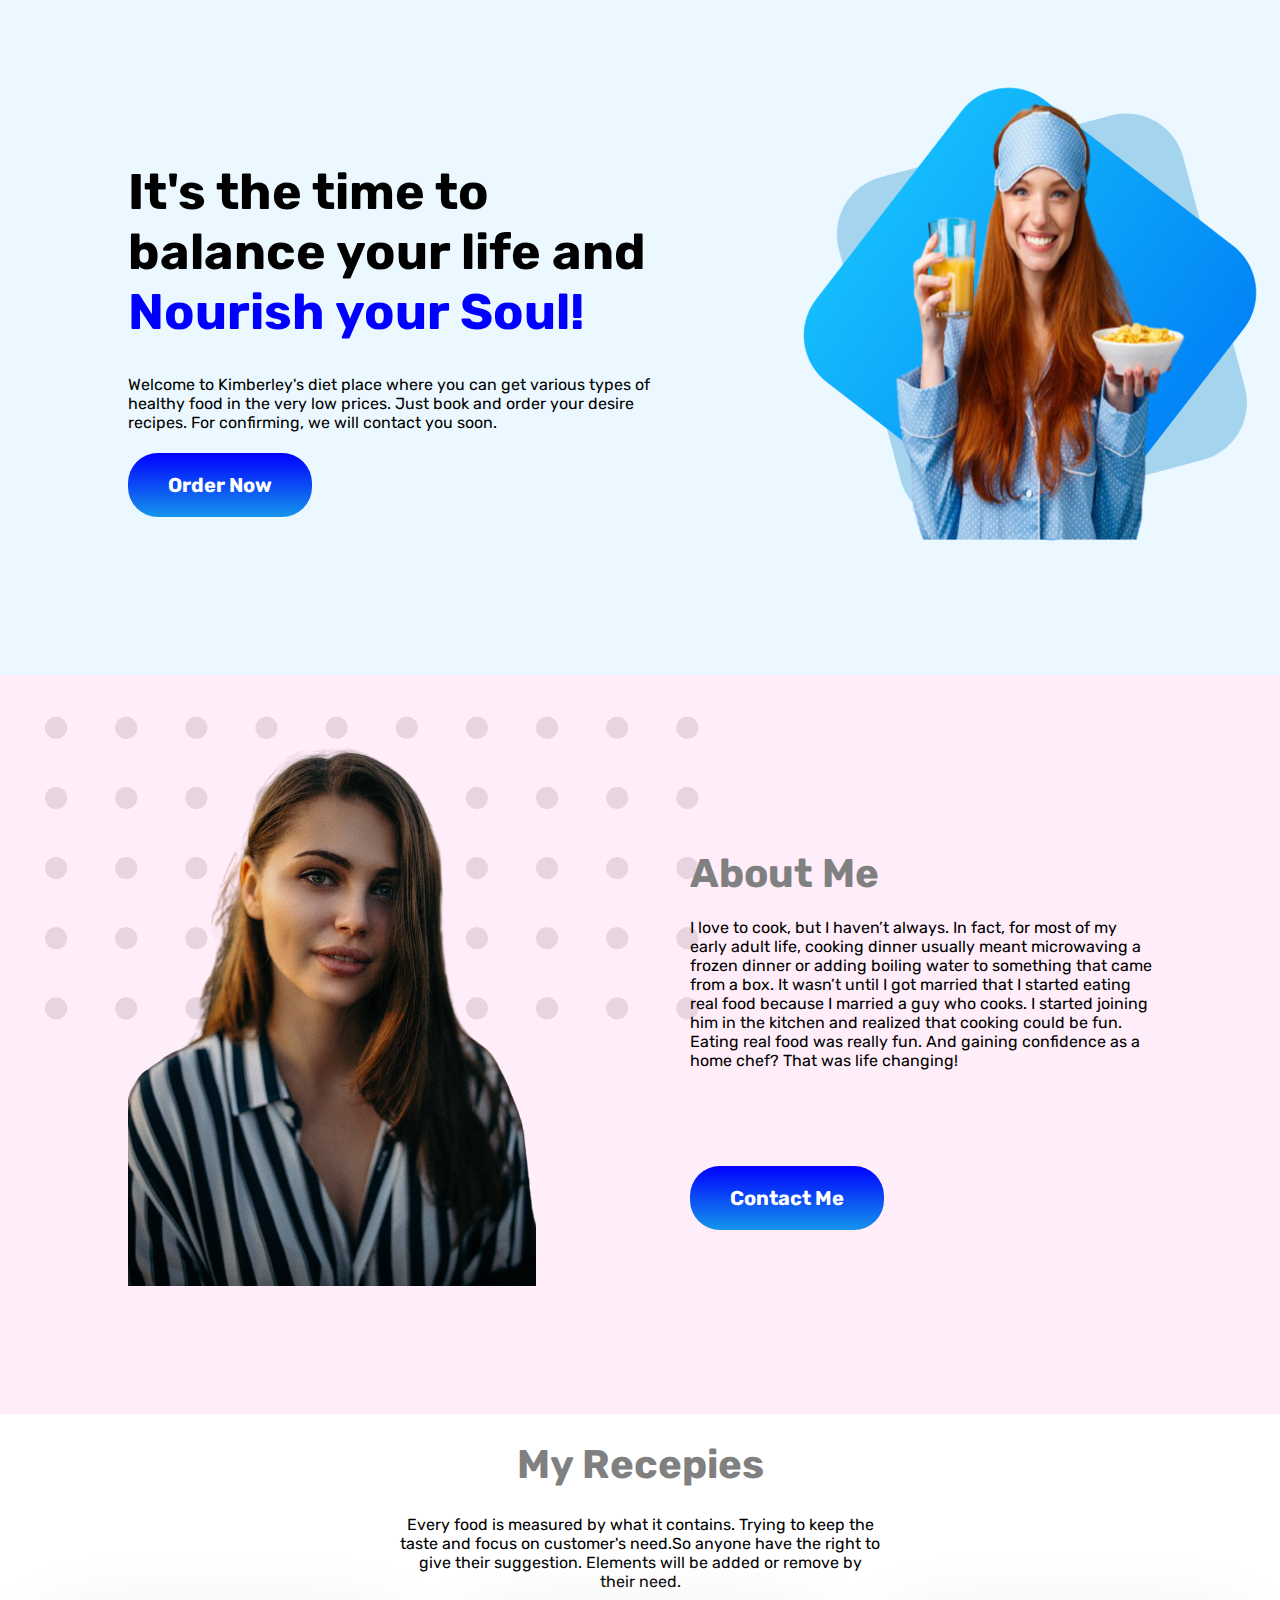
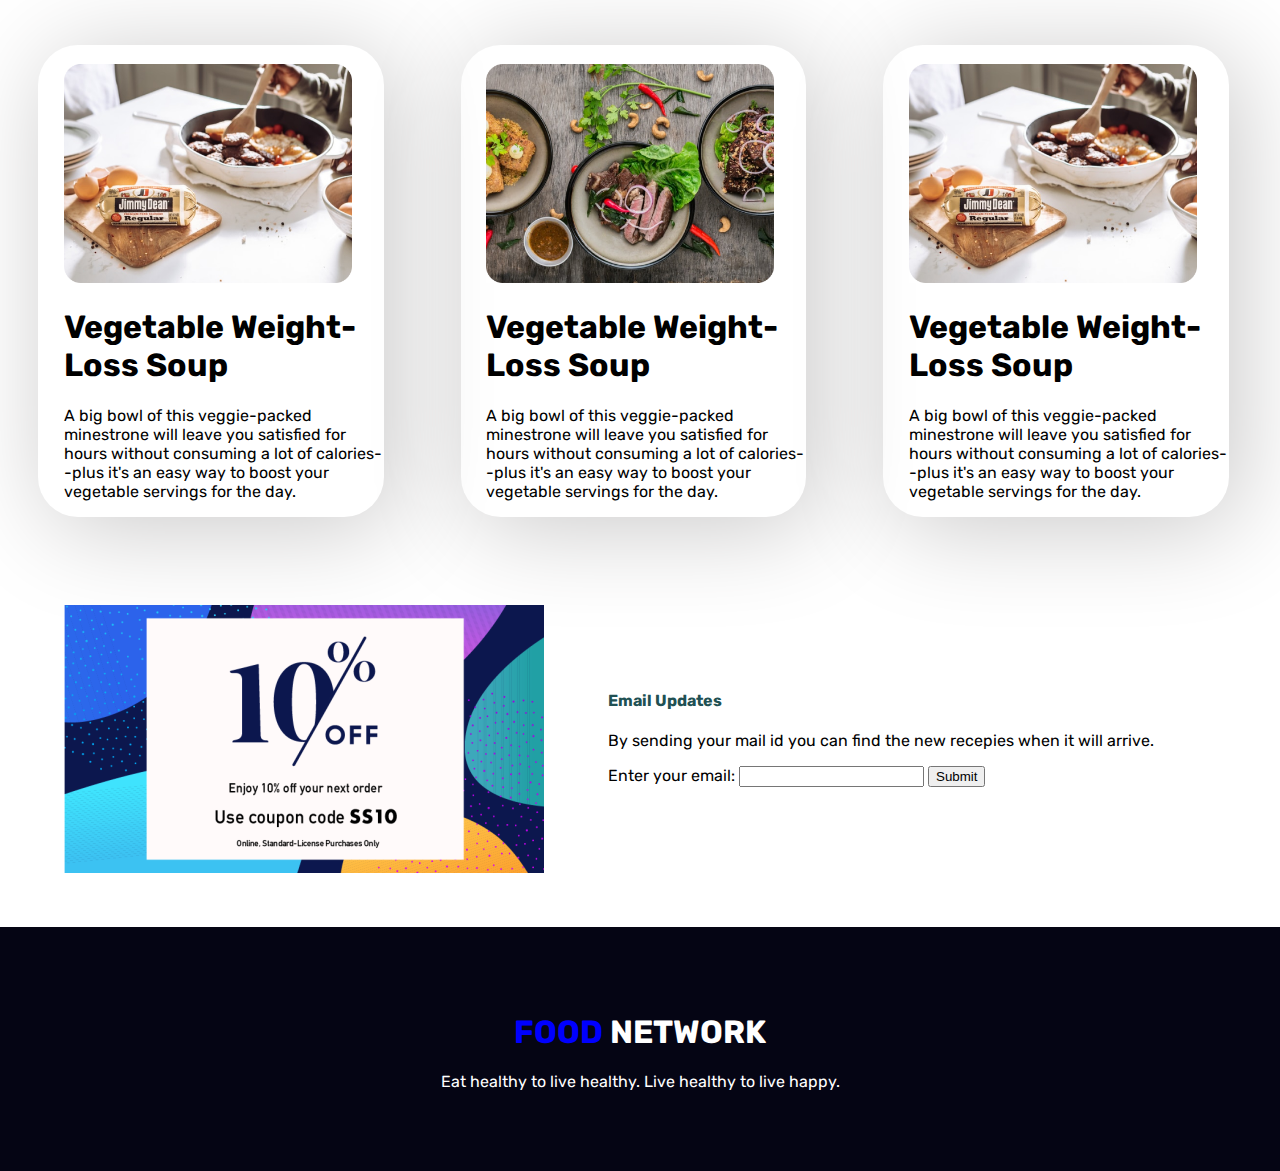
==== index.html @ 9e3a180e "food Network Updated" ====
<!DOCTYPE html>
<html lang="en">

<head>
    <meta charset="UTF-8">
    <meta http-equiv="X-UA-Compatible" content="IE=edge">
    <meta name="viewport" content="width=device-width, initial-scale=1.0">
    <title>Food Network</title>
    <link rel="preconnect" href="https://fonts.googleapis.com">
    <link rel="preconnect" href="https://fonts.gstatic.com" crossorigin>
    <link href="https://fonts.googleapis.com/css2?family=Rubik&display=swap" rel="stylesheet">
    <link rel="stylesheet" href="style.css">
</head>

<body>
    <section class=" first-bg flexible">
        <div id="firstdivpadding" class="half">
            <h1 id="h1">It's the time to balance your life and <span class="different-color"> Nourish your Soul!</span>
            </h1>
            <p id="p1">Welcome to Kimberley's diet place where you can get various types of healthy food in
                the very
                low
                prices. Just book and order your desire recipes. For confirming, we will contact you soon. </p>
            <a class="button" target="-blank" href="https://www.google.com/">Order
                Now</a>
        </div>
        <div id="firstimgpadding" class="half"><img src="images/firstsecimg.png" alt=""></div>
    </section>
    <section class=" second-bg flexible">
        <div id="secondimgpadding" class="half">
            <img src="images/secondsecimg.png" alt="">
        </div>
        <div id="seconddivpadding" class="half">
            <h1><span class="aboutme-myrecepeis">About Me</span></h1>
            <p id="p2">I love to cook, but I haven’t always. In fact, for most of my early adult life, cooking dinner
                usually meant microwaving a frozen dinner or adding boiling water to something that came from a box. It
                wasn’t until I got married that I started eating real food because I married a guy who cooks. I started
                joining him in the kitchen and realized that cooking could be fun. Eating real food was really fun. And
                gaining confidence as a home chef? That was life changing!</p>
            <a class="button" target="-blank" href="https://www.linkedin.com/in/takia-sultana-91703516b">Contact
                Me</a>
        </div>
    </section>
    <section>
        <div id="center">
            <h1 class="aboutme-myrecepeis"> My Recepies</h1>
            <p>Every food is measured by what it contains. Trying to keep the taste and focus on customer's need.So
                anyone have the right to give their suggestion. Elements will be added or remove by their need.</p>
        </div>

        <div class="flexible">
            <div class="Reciepes">
                <div class="half">
                    <img src="images/food/Project Cover.jpg" alt="">
                </div>


                <div class="half">
                    <h1>Vegetable Weight-Loss Soup</h1>
                    <p>A big bowl of this veggie-packed minestrone will leave you satisfied for hours without
                        consuming
                        a
                        lot of calories--plus it's an easy way to boost your vegetable servings for the day. </p>

                </div>
            </div>


            <div class="Reciepes">
                <div class="half">
                    <img src="images/food/Project Cover1.jpg" alt="">
                </div>


                <div class="half">
                    <h1>Vegetable Weight-Loss Soup</h1>
                    <p>A big bowl of this veggie-packed minestrone will leave you satisfied for hours without
                        consuming
                        a
                        lot of calories--plus it's an easy way to boost your vegetable servings for the day. </p>

                </div>
            </div>
            <div class="Reciepes">
                <div class="half">
                    <img src="images/food/Project Cover.jpg" alt="">
                </div>


                <div class="half">
                    <h1>Vegetable Weight-Loss Soup</h1>
                    <p>A big bowl of this veggie-packed minestrone will leave you satisfied for hours without
                        consuming
                        a
                        lot of calories--plus it's an easy way to boost your vegetable servings for the day. </p>

                </div>
            </div>

        </div>

    </section>
    <section class="flexible">
        <div class="cupon">
            <img src="cupon.png" alt="">
        </div>
        <div id="Email" class="cupon">
            <h4>Email Updates</h4>
            <p>By sending your mail id you can find the new recepies when it will arrive.</p>
            <form>
                <label for="email">Enter your email:</label>
                <input type="email" name="email">
                <input type="submit">
            </form>
        </div>
    </section>
    <footer>
        <h1> <span class="different-color">FOOD</span> NETWORK</h1>
        <p> Eat healthy to live healthy. Live healthy to live happy.</p>
    </footer>
</body>

</html>
---- style.css ----
body{
    font-family: 'Rubik', sans-serif;
    margin: 0%;
   
}
.flexible{ 
    display: flex; 
    padding-bottom: 50px;
}
.half
width{
    width: 50%;   
}
#firstdivpadding{
     padding-left:10%;
     padding: 10%;
}
#firstimgpadding{
padding-top: 5%;
}
#seconddivpadding{
    padding-top: 100px;
    padding: 12%;
    padding-right: 10%;
}
#secondimgpadding{
padding-left: 10%;
}
#h1{
    font-size: 50px;
}
.different-color{
    color: blue;
}
.button{
        color: white;
        text-decoration: none;
        border-radius: 30px;
        background-image: linear-gradient(blue, rgb(21, 149, 235));
        padding: 20px 40px;
        font-size: 20px;
        font-weight: 700;
}
#p1{
    padding-bottom: 25px;
}
#p2{
    padding-bottom:100px;
}

.aboutme-myrecepeis{
    color: grey;
    font-size:40px ;
}

.first-bg{
background-image: url(images/firstsecbg.jpg);
background-repeat: no-repeat;
background-position: right;


}
.second-bg{
    background-image: url(images/second.jpg) ;
}

#center{
    text-align: center;
    padding-left: 400px;
    padding-right: 400px;
    
}
.Reciepes{
    width: 25%;
    margin: 3%;
    box-shadow: 10px 10px 100px rgb(201, 200, 200);
    padding-left: 2%;
    border-radius: 40px;
}
.Reciepes img{
    width:90%;
    padding-top: 6% ;
}


footer{
    text-align: center;
    background-color: rgb(5, 5, 20);
    color: white;
    padding: 5%;
}
.cupon{
    padding-left: 5%;

}
h4{
    color: rgb(32, 80, 83);
}
#Email{
    padding-top: 5%;
}
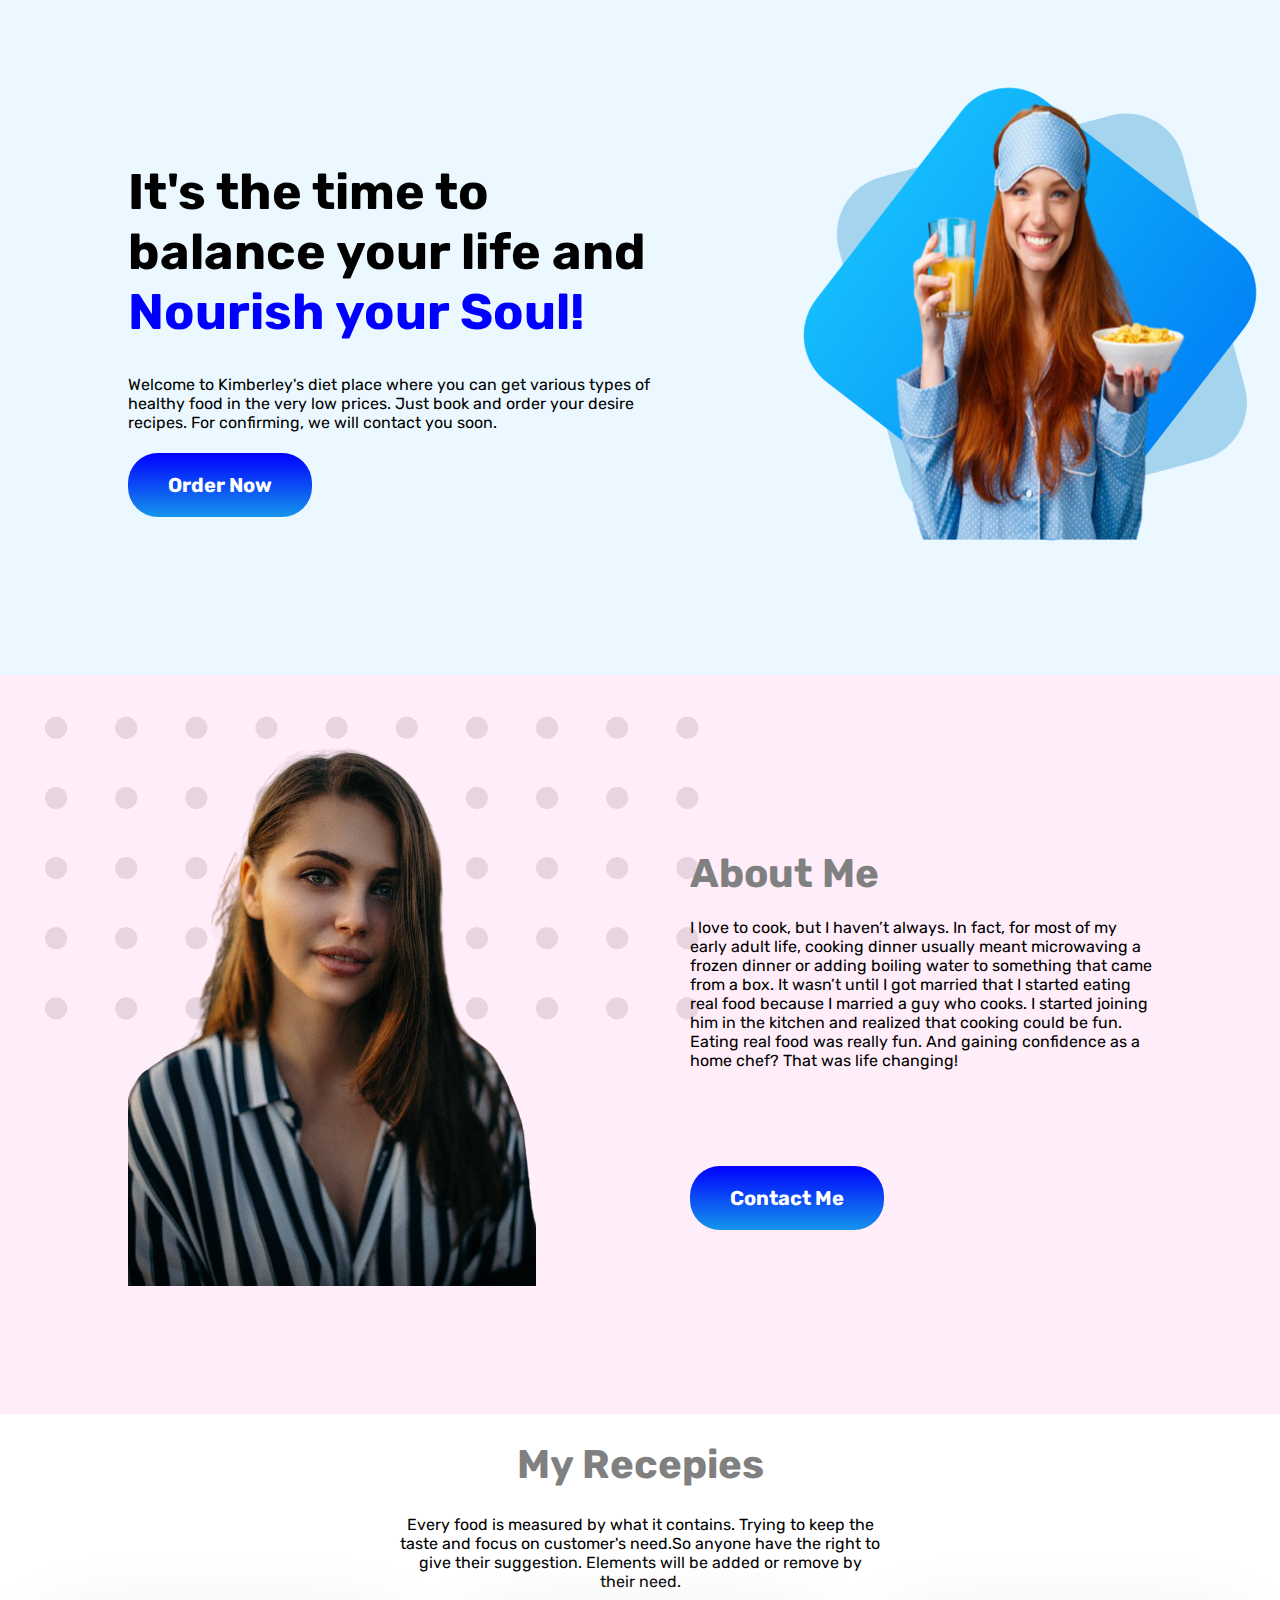
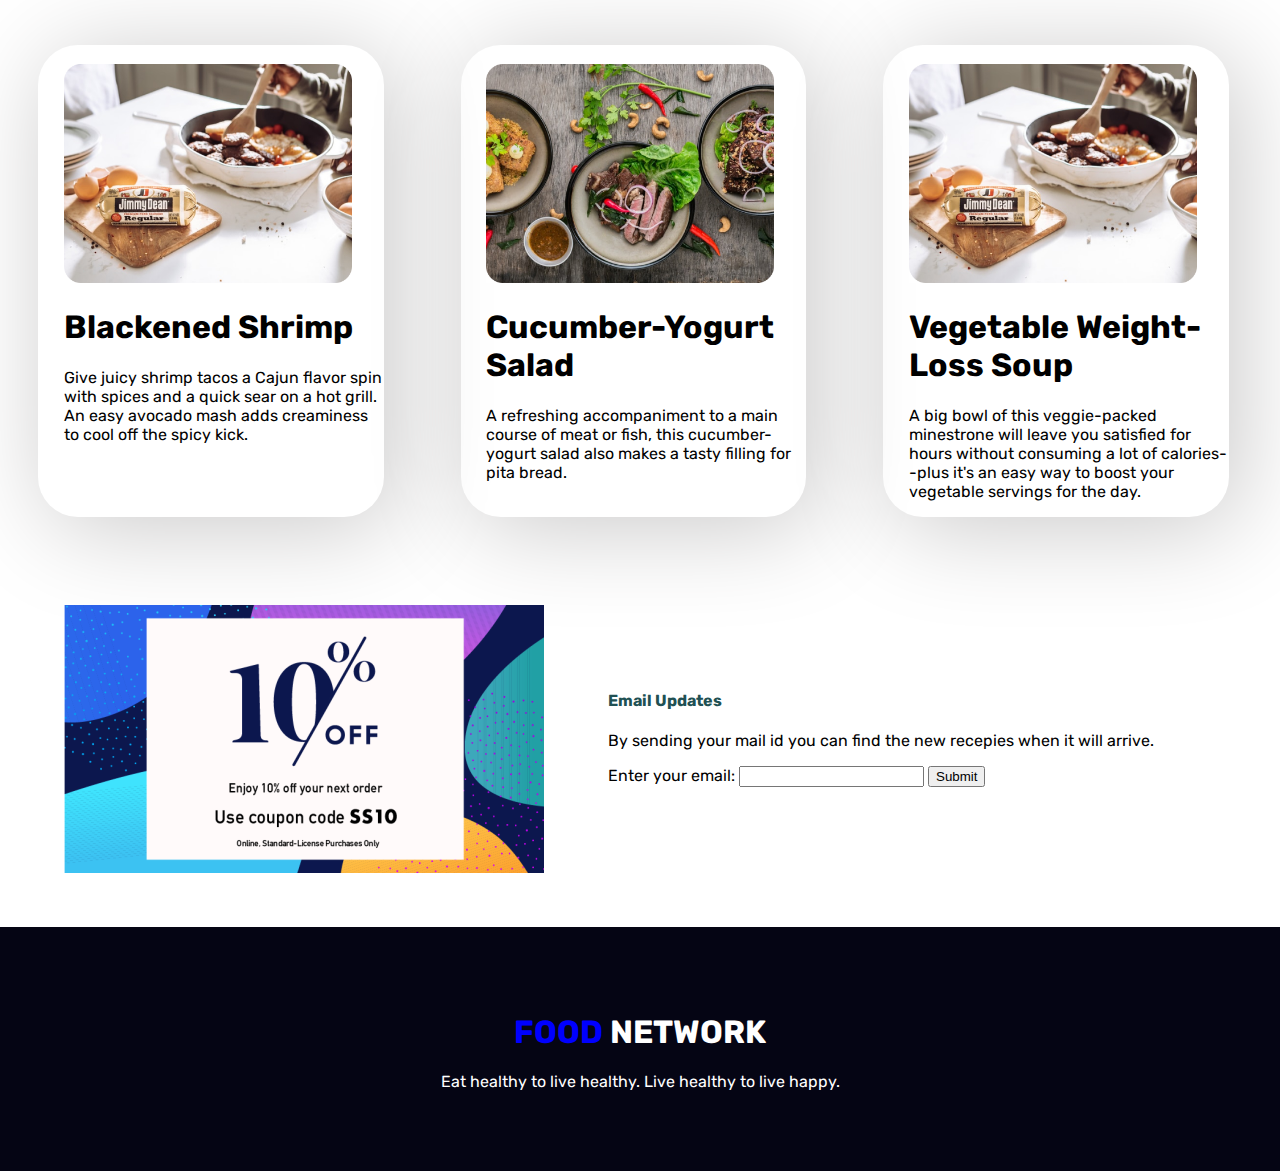
==== commit 32a27d13: "some text added" ====
--- a/index.html
+++ b/index.html
@@ -56,11 +56,9 @@
 
 
                 <div class="half">
-                    <h1>Vegetable Weight-Loss Soup</h1>
-                    <p>A big bowl of this veggie-packed minestrone will leave you satisfied for hours without
-                        consuming
-                        a
-                        lot of calories--plus it's an easy way to boost your vegetable servings for the day. </p>
+                    <h1>Blackened Shrimp</h1>
+                    <p>Give juicy shrimp tacos a Cajun flavor spin with spices and a quick sear on a hot grill. An easy
+                        avocado mash adds creaminess to cool off the spicy kick.</p>
 
                 </div>
             </div>
@@ -73,11 +71,10 @@
 
 
                 <div class="half">
-                    <h1>Vegetable Weight-Loss Soup</h1>
-                    <p>A big bowl of this veggie-packed minestrone will leave you satisfied for hours without
-                        consuming
-                        a
-                        lot of calories--plus it's an easy way to boost your vegetable servings for the day. </p>
+                    <h1>Cucumber-Yogurt Salad</h1>
+                    <p>A refreshing accompaniment to a main course of meat or fish, this cucumber-yogurt salad also
+                        makes a
+                        tasty filling for pita bread. </p>
 
                 </div>
             </div>
